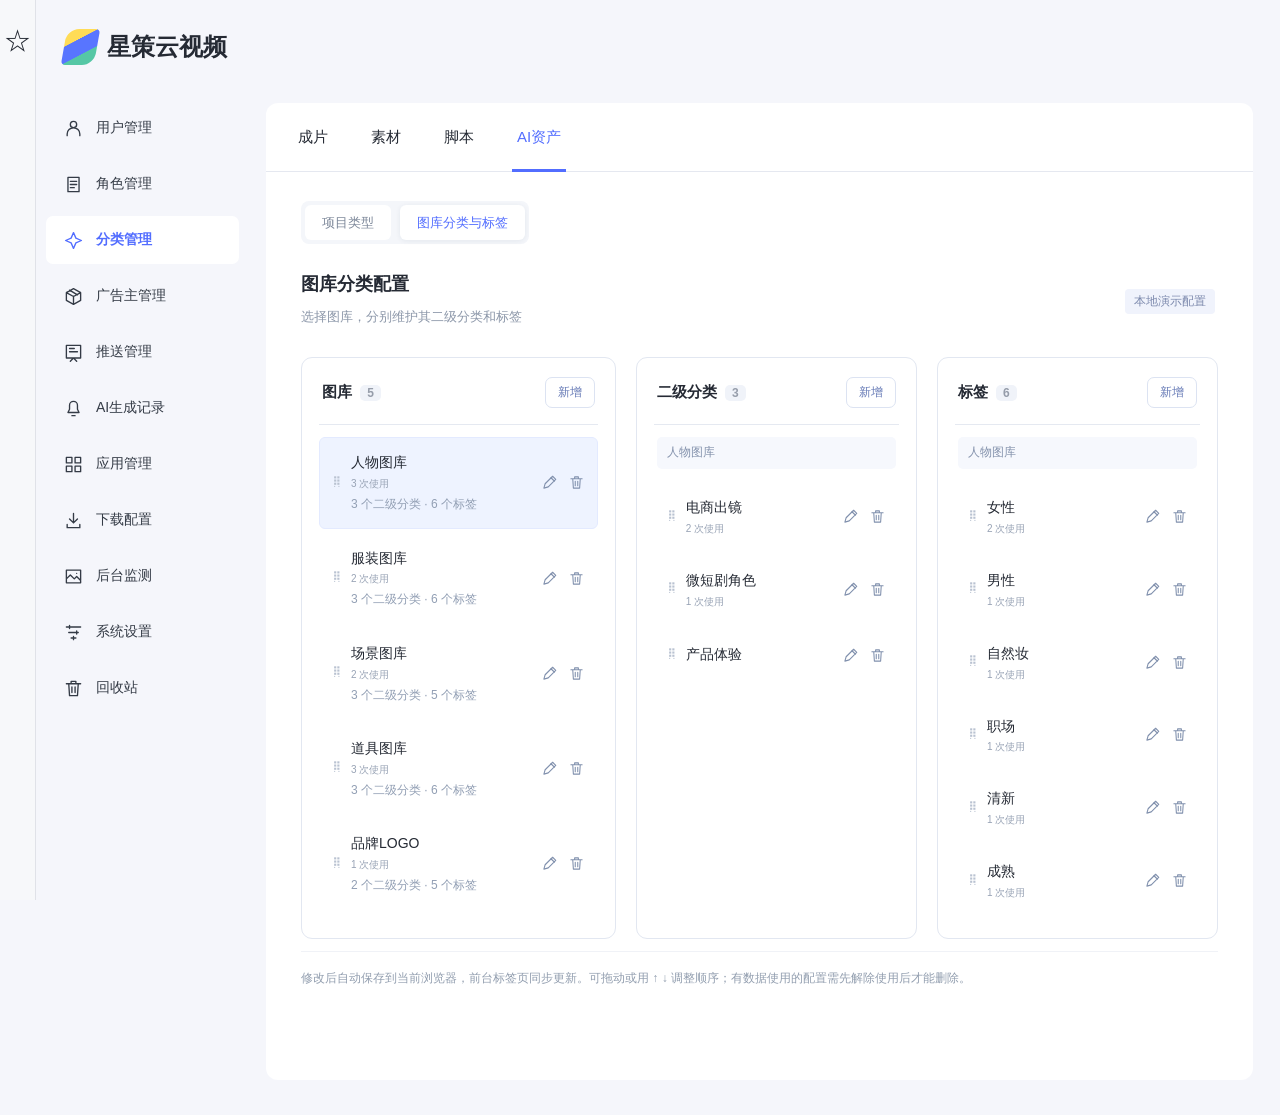
==== admin.html @ aa056301 "Publish AI assets frontend and admin demo" ====
<!doctype html><html lang="zh-CN"><head><meta charset="UTF-8"><meta name="viewport" content="width=device-width,initial-scale=1"><title>管理后台 · AI资产分类</title><link rel="stylesheet" href="style.css"><link rel="stylesheet" href="admin.css"></head><body class="admin"><div class="admin-rail">☆</div><header id="header"></header><aside id="sidebar"></aside><main id="main"></main><div id="layers"></div><div id="admin-layers"></div><div id="toast" role="status"></div><script src="app.js"></script><script src="admin.js"></script></body></html>
---- style.css ----
:root{--blue:#526dff;--ink:#252a34;--muted:#8c929e;--line:#e9ebf2;--bg:#f5f6fa}*{box-sizing:border-box}body{margin:0;font:14px/1.6 -apple-system,BlinkMacSystemFont,"PingFang SC","Microsoft YaHei",sans-serif;color:var(--ink);background:var(--bg)}button,input,select,textarea{font:inherit}button,a,input,select,textarea{outline-color:var(--blue)}button{cursor:pointer;border:1px solid var(--line);background:white;border-radius:7px;padding:9px 16px;color:inherit;display:inline-flex;align-items:center;justify-content:center;gap:7px;white-space:nowrap}button:hover{border-color:#bdc8ff;color:var(--blue);background:#fafbff}button:disabled{opacity:.45;cursor:not-allowed}.primary{background:var(--blue);color:white;border-color:var(--blue)}.primary:hover{background:#405ce8;color:white}.danger{color:#d94b56}.ghost{border-color:transparent;background:transparent}.icon{width:19px;height:19px;flex-shrink:0;vertical-align:middle;fill:none;stroke:currentColor;stroke-width:1.7;stroke-linecap:round;stroke-linejoin:round}header{height:80px;background:white;border-bottom:1px solid var(--line);display:flex;align-items:center;gap:28px;padding:0 30px;position:fixed;top:0;left:0;right:0;z-index:20}.brand{font-size:23px;font-weight:750;display:flex;align-items:center;gap:10px;white-space:nowrap}.brandmark{width:33px;height:36px;background:linear-gradient(150deg,#ffdc57 0 32%,#5875ff 33% 65%,#55c7a5 66%);border-radius:12px 4px 12px 4px;transform:skew(-10deg)}.internal{font-size:11px;border:1px solid #ff686c;color:#ff686c;border-radius:4px;padding:0 5px;font-weight:400}nav{display:flex;height:100%;gap:25px;align-items:stretch}nav span{font-size:16px;font-weight:650;display:flex;align-items:center;position:relative;white-space:nowrap}nav .active{color:var(--blue)}nav .active:after{content:'';position:absolute;height:4px;background:var(--blue);border-radius:6px;bottom:12px;left:10%;right:10%}.global-search{margin-left:auto;display:flex;align-items:center;gap:8px;background:#f3f4f9;padding:9px 13px;border:1px solid transparent;border-radius:8px;min-width:240px}.global-search:focus-within{border-color:#b7c2ff}.global-search input{width:100%;min-width:0;border:0;background:transparent}.global-search kbd{font-size:11px;color:#9fa5b2}.avatar{width:33px;height:33px;border-radius:50%;background:#e7ecff;color:var(--blue);display:grid;place-items:center;font-weight:600}aside#sidebar{position:fixed;top:80px;bottom:0;width:220px;padding:32px 18px;display:flex;flex-direction:column}.side-label{color:#a0a5b1;font-size:12px;letter-spacing:1px;padding:0 18px;margin:0 0 10px}.side-label:not(:first-child){margin-top:27px}.side-item{width:100%;justify-content:flex-start;border:0;background:transparent;margin-bottom:7px;height:48px;padding-left:18px;color:#626975;gap:13px}.side-item.on{background:white;color:var(--blue);font-weight:600;box-shadow:0 2px 10px #22233303}.side-item small{margin-left:auto;font-weight:400;color:#a1a7b4}.side-footer{margin-top:auto;border-top:1px solid #e5e8f0;padding:19px 12px 0}.mode{display:flex;background:#e9ecf4;border-radius:7px;padding:3px;margin:9px 0}.mode button{padding:5px 10px;flex:1;font-size:12px;background:transparent;border:0}.mode .on{background:white;box-shadow:0 1px 4px #0000000a;color:var(--blue)}.note{font-size:12px;color:var(--muted)}main{margin:80px 0 0 220px;padding:32px 35px 60px;max-width:1900px}.breadcrumb{font-size:12px;color:#9aa0ad;margin-bottom:20px}.title-row{display:flex;justify-content:space-between;align-items:center;gap:16px;margin-bottom:24px}h1{font-size:25px;letter-spacing:.3px;margin:0 0 5px;font-weight:650}h2{font-size:18px;margin:0}h3{font-size:15px;margin:0}p{margin:5px 0;color:var(--muted)}.actions{display:flex;gap:10px;align-items:center}.stats{display:grid;grid-template-columns:repeat(3,1fr);gap:20px;margin-bottom:28px}.stat{background:white;border:1px solid var(--line);border-radius:11px;padding:22px 25px;display:flex;gap:18px;align-items:center}.stat-icon{width:47px;height:47px;display:grid;place-items:center;background:#eff2ff;border-radius:12px;color:var(--blue)}.stat-icon .icon{width:24px;height:24px}.stat:nth-child(2) .stat-icon{background:#f3edff;color:#a374e6}.stat:nth-child(3) .stat-icon{background:#e9f7f5;color:#48a99a}.stat strong{display:block;font-size:29px;font-weight:650;line-height:1.2;margin-top:6px}.stat span{color:#878e9a}.panel{background:white;border:1px solid var(--line);border-radius:12px;padding:24px}.toolbar{display:flex;align-items:center;justify-content:space-between;gap:16px;margin-bottom:24px}.tabs{display:flex;gap:27px;align-items:center;flex-wrap:wrap}.tabs button{border:0;background:transparent;padding:8px 0;border-radius:0;color:#7c838f;position:relative}.tabs button.on{color:var(--blue);font-weight:600}.tabs button.on:after{content:'';position:absolute;bottom:-4px;height:3px;background:var(--blue);left:0;right:0;border-radius:4px}.tabs small{font-size:12px;margin-left:3px;color:#a5aab5}.select-small{border:1px solid var(--line);background:white;color:#777f8d;border-radius:6px;padding:7px 12px}.projects{display:grid;grid-template-columns:repeat(3,minmax(0,1fr));gap:22px}.project{border:1px solid var(--line);border-radius:10px;overflow:hidden;transition:.2s;cursor:pointer}.project:hover{transform:translateY(-3px);box-shadow:0 9px 24px #293d7010;border-color:#ccd4fa}.cover{height:195px;background:#f0f1f6;display:grid;grid-template-columns:1.6fr 1fr;grid-template-rows:1fr 1fr;gap:3px;position:relative;overflow:hidden}.cover img{height:100%;width:100%;object-fit:cover;min-height:0}.cover img:first-child{grid-row:span 2}.cover .badge{position:absolute;left:12px;top:12px;background:#ffffffed;padding:2px 9px;border-radius:4px;font-size:11px;color:#5c6679}.cover.empty-cover{display:grid;place-items:center;color:#c4cada;background:#f1f4fc}.project-info{padding:16px 17px 14px}.project-head{display:flex;justify-content:space-between;align-items:center;margin-bottom:12px}.project-head span{color:#8e95a3;font-size:12px}.meta{font-size:12px;color:#969dab;display:flex;justify-content:space-between;margin-top:5px}.person{color:#697284;display:flex;gap:6px;align-items:center}.mini-avatar{width:20px;height:20px;background:#edf0fc;color:#7c8dd2;display:inline-grid;place-items:center;border-radius:50%;font-size:10px}.section-foot{text-align:center;color:#b4bac4;font-size:12px;margin-top:25px}.asset-grid{display:grid;grid-template-columns:repeat(4,minmax(0,1fr));gap:21px}.asset-card{border:1px solid var(--line);border-radius:9px;overflow:hidden;cursor:pointer;background:white;transition:.2s}.asset-card:hover{box-shadow:0 6px 20px #233a6712;transform:translateY(-2px)}.asset-image{height:255px;background:#f5f5f7;position:relative;overflow:hidden}.asset-image img{width:100%;height:100%;object-fit:contain;transition:.3s}.asset-card[data-kind="人物"] img{object-fit:cover}.asset-card[data-kind="场景"] .asset-image{height:180px}.asset-card:hover img{transform:scale(1.025)}.asset-name{padding:11px 13px 2px;font-weight:500}.asset-bottom{padding:0 13px 12px;font-size:12px;color:#99a0ae;display:flex;justify-content:space-between}.filters{background:#f8f9fc;border:1px solid var(--line);padding:18px;border-radius:8px;margin-bottom:22px}.chips{display:flex;gap:9px;flex-wrap:wrap;align-items:center}.chip{padding:4px 12px;font-size:13px;color:#7d8491}.chip.on{color:var(--blue);border-color:#c6d0ff;background:#eef2ff}.empty{text-align:center;padding:80px 20px 100px;color:#929ba9}.empty-symbol{width:88px;height:88px;display:grid;place-items:center;background:#f2f5ff;color:#9eaef5;border-radius:50%;margin:0 auto 22px}.empty-symbol .icon{height:39px;width:39px}.empty h3{color:#626c7e;font-size:17px;margin:0 0 8px}.empty p{margin-bottom:22px}.overlay{position:fixed;inset:0;background:#1c253d66;backdrop-filter:blur(3px);z-index:50;display:flex;align-items:center;justify-content:center;padding:28px}.overlay.front{z-index:60;background:#18213d55}.modal{background:white;border-radius:14px;box-shadow:0 24px 100px #0d183033;width:min(1120px,96vw);max-height:90vh;overflow:auto}.modal.small{width:540px}.modal.medium{width:820px}.modal-head{position:sticky;top:0;background:white;z-index:3;padding:22px 26px;border-bottom:1px solid var(--line);display:flex;align-items:center;justify-content:space-between}.modal-head .ghost{padding:4px}.modal-body{padding:25px 27px}.modal-foot{position:sticky;bottom:0;background:white;border-top:1px solid var(--line);padding:17px 26px;display:flex;justify-content:flex-end;gap:10px;z-index:3}.field{margin-bottom:18px}.field label{display:block;margin-bottom:7px;font-size:13px;color:#626b7c}input:not([type=checkbox]),select,textarea{border:1px solid #dfe3ec;border-radius:7px;padding:10px 12px;background:white;color:#3a4352}input:not([type=checkbox]):focus,textarea:focus,select:focus{border-color:var(--blue)}.field input,.field select,.field textarea{width:100%}textarea{resize:vertical;min-height:90px}.cols{display:grid;grid-template-columns:1fr 1fr;gap:18px}.tag{display:inline-block;font-size:12px;color:#7b88ac;background:#f0f3fc;border-radius:4px;padding:3px 9px;margin:3px}.project-details-meta{color:#939aaa;font-size:12px;display:flex;gap:25px;margin:10px 0 22px}.project-detail .asset-grid{grid-template-columns:repeat(4,minmax(0,1fr))}.project-detail .asset-image{height:180px}.script-info{background:#f8f9fd;border:1px solid var(--line);padding:16px 18px;border-radius:8px;margin-bottom:23px}.script-info input{width:100%;margin:5px 0 10px}.script-info textarea{width:100%;min-height:65px}.role-layout{display:grid;grid-template-columns:175px 1fr;gap:24px}.role-nav{border-right:1px solid var(--line);padding-right:15px}.role-nav button{width:100%;text-align:left;justify-content:flex-start;margin:4px 0;font-size:13px}.role-nav .on{color:var(--blue);background:#eff2ff;border-color:transparent}.role-nav .note{margin-bottom:7px}.role-description{color:#969dab;font-size:12px;margin:3px 0 15px}.role-layout .asset-grid{grid-template-columns:repeat(3,minmax(0,1fr))}.detail-layout{display:grid;grid-template-columns:1.25fr 1fr;min-height:570px}.detail-picture{background:#f4f5f8;display:flex;align-items:center;justify-content:center;position:relative;padding:25px}.detail-picture img{max-width:100%;height:510px;max-height:64vh;object-fit:contain}.detail-picture button{position:absolute;top:50%;border:0;background:#ffffffd9;border-radius:50%;width:34px;height:34px;padding:0}.detail-picture .prev{left:12px}.detail-picture .next{right:12px}.detail-fields{padding:25px 27px;overflow:auto;max-height:72vh}.detail-fields .field{margin-bottom:13px}.detail-fields .actions{flex-wrap:wrap;margin-top:20px}.ref-row{font-size:13px;display:flex;justify-content:space-between;align-items:center;padding:9px 0;border-bottom:1px solid var(--line)}.steps{display:flex;justify-content:center;gap:30px;margin-bottom:27px}.step{color:#a2a9b6;font-size:13px}.step b{display:inline-grid;place-items:center;border:1px solid #dde1e9;border-radius:50%;width:23px;height:23px;margin-right:7px;font-size:12px}.step.on{color:var(--blue)}.step.on b{background:var(--blue);color:white;border-color:var(--blue)}.source-grid{display:grid;grid-template-columns:repeat(3,1fr);gap:14px}.source-card{padding:25px 10px;display:flex;flex-direction:column;text-align:center;white-space:normal;gap:10px}.source-card .icon{width:30px;height:30px;color:var(--blue)}.source-card strong{font-size:15px}.source-card small{font-size:12px;color:#959dac}.source-card.on{border-color:var(--blue);background:#f6f8ff}.drop{border:1.5px dashed #cfd7ee;border-radius:10px;text-align:center;padding:32px;background:#fafbff;margin:16px 0}.drop .icon{width:35px;height:35px;color:#8fa2ec;margin-bottom:10px}.upload-list{display:grid;grid-template-columns:repeat(4,1fr);gap:12px;max-height:350px;overflow:auto}.upload-pick{position:relative;border:1px solid var(--line);border-radius:7px;padding:7px;cursor:pointer}.upload-pick img{width:100%;height:100px;object-fit:cover;background:#f3f4f8}.upload-pick input{position:absolute;top:14px;left:13px;accent-color:var(--blue);width:17px;height:17px}.upload-pick span{font-size:11px;display:block;overflow:hidden;text-overflow:ellipsis;white-space:nowrap}.review-row{display:grid;grid-template-columns:65px 1fr 1fr 1fr;gap:12px;align-items:start;border-bottom:1px solid var(--line);padding:15px 0}.review-row img{width:65px;height:80px;object-fit:cover;border-radius:5px}.review-row input,.review-row select{width:100%;padding:7px;font-size:12px;margin-bottom:6px}.review-row .chips{gap:3px}.review-row .chip{font-size:11px;padding:2px 6px}.review-row .note{font-size:11px}.progress{height:7px;background:#edf0fa;border-radius:10px;overflow:hidden;margin:25px auto;width:70%}.progress div{height:100%;background:var(--blue);transition:width .4s}.success{color:#48aa8d;background:#edf9f4}.count{font-size:13px;color:#969daa}.toolbar input{padding:8px 12px;width:220px}.search-heading{margin-bottom:25px}.muted{color:var(--muted)}#toast{position:fixed;bottom:32px;left:50%;transform:translateX(-50%) translateY(15px);background:#2d3548;color:white;padding:11px 22px;border-radius:8px;z-index:100;opacity:0;pointer-events:none;transition:.2s;font-size:14px}#toast.show{opacity:1;transform:translateX(-50%) translateY(0)}.confirm-message{font-size:15px;line-height:1.9;padding:12px 0}.user-info{display:flex;align-items:center;gap:8px;white-space:nowrap}.folder-strip{display:flex;gap:8px;flex-wrap:wrap;margin:15px 0}.folder-strip .chip{font-size:12px}.tip{border:1px solid #e4e9fa;background:#f7f9ff;color:#8a96b3;border-radius:6px;padding:9px 12px;font-size:12px;margin-bottom:17px}.upload-summary{background:#fafbfe;border-radius:7px;padding:14px;margin:14px 0}.gallery-title{display:flex;align-items:center;gap:12px}.gallery-title .stat-icon{width:42px;height:42px}.section-heading{margin:0 0 16px}.inline-label{font-size:12px;color:#a1a8b4}.project-tools{display:flex;gap:8px;margin-left:auto}.project-tools button{font-size:12px;padding:6px 10px}@media(min-width:1650px){.projects{grid-template-columns:repeat(4,minmax(0,1fr))}.asset-grid{grid-template-columns:repeat(5,minmax(0,1fr))}}@media(max-width:1200px){header{gap:18px;padding:0 18px}nav{gap:16px}nav span{font-size:14px}.brand{font-size:19px}.global-search{min-width:190px;max-width:240px}.header-extra{display:none}.projects{grid-template-columns:repeat(2,minmax(0,1fr))}.asset-grid{grid-template-columns:repeat(3,minmax(0,1fr))}aside#sidebar{width:190px}main{margin-left:190px;padding:25px}.cover{height:200px}}@media(max-width:850px){nav span:not(.active){display:none}.user-info{display:none}header{gap:14px}.global-search{min-width:100px}.global-search kbd{display:none}aside#sidebar{width:155px;padding:23px 9px}.side-item{padding-left:12px;gap:8px}.side-label{padding-left:12px}main{margin-left:155px;padding:20px}.stats{gap:10px}.stat{padding:15px;gap:10px}.stat-icon{display:none}.asset-grid{grid-template-columns:repeat(2,minmax(0,1fr))}.title-row{align-items:flex-start}.title-row p{font-size:12px}.detail-layout{grid-template-columns:1fr 1fr}.project-detail .asset-grid{grid-template-columns:repeat(2,minmax(0,1fr))}.role-layout{grid-template-columns:140px 1fr}.role-layout .asset-grid{grid-template-columns:repeat(2,minmax(0,1fr))}}@media(max-width:600px){.brand{font-size:16px}.internal,nav{display:none}aside#sidebar{width:64px;padding:20px 5px}.side-item{justify-content:center;padding:0}.side-item span,.side-item small,.side-label,.side-footer{display:none}main{margin-left:64px;padding:16px}.projects{grid-template-columns:1fr}.stat strong{font-size:24px}.stat span{font-size:11px}.stat{padding:12px}.title-row{flex-wrap:wrap}.panel{padding:16px}.tabs{gap:15px}.toolbar{flex-wrap:wrap}.asset-image{height:180px}.detail-layout{grid-template-columns:1fr}.detail-picture img{height:250px}.detail-fields{max-height:none}.cols{grid-template-columns:1fr}.source-grid{grid-template-columns:1fr}.source-card{padding:12px}.overlay{padding:10px}.review-row{grid-template-columns:45px 1fr 1fr}.review-row>:last-child{grid-column:2/4}.review-row img{width:45px;height:60px}.role-layout{grid-template-columns:1fr}.role-nav{display:flex;flex-wrap:wrap;border-right:0}.role-nav button{width:auto}.project-details-meta{flex-wrap:wrap;gap:8px}.upload-list{grid-template-columns:repeat(2,1fr)}}
/* Keep the Xingce navigation and persistent asset search visible on laptops. */
@media(min-width:1201px) and (max-width:1550px){header{gap:18px;padding:0 23px}nav{gap:20px}nav span{font-size:15px}.brand{font-size:21px}.global-search{min-width:205px;max-width:260px}.header-extra{display:none}}

/* Asset-wide search belongs to each AI-assets page, below the global navigation. */
header nav{margin-right:auto}
.page-actions{justify-content:flex-end;flex-wrap:wrap}
main .asset-search{margin:0;width:280px;min-width:220px;max-width:320px;background:white;border-color:#e0e4ee;height:42px}
main .asset-search input{border:0;background:transparent;padding:0;width:100%;min-width:0}
@media(max-width:1100px){.title-row{flex-wrap:wrap}.page-actions{margin-left:auto}}
@media(max-width:600px){.page-actions{width:100%;justify-content:flex-start}main .asset-search{width:100%;max-width:none}}
.user-menu{position:relative}.user-menu .user-info{padding:0}.menu-chevron{font-size:17px;color:#77808e}.user-dropdown{position:absolute;right:0;top:46px;min-width:155px;background:white;padding:7px;border:1px solid var(--line);border-radius:9px;box-shadow:0 8px 30px #18244318;z-index:40}.user-dropdown a{display:flex;align-items:center;gap:10px;padding:10px 14px;text-decoration:none;color:#535e72;border-radius:6px}.user-dropdown a:hover{background:#f0f3ff;color:var(--blue)}
.user-menu .user-info{display:flex}
/* Shared interaction and visual refinement. */
:root{--muted:#7b8595;--line:#e5e9f1}
body{line-height:1.65;-webkit-font-smoothing:antialiased}button{transition:background .16s,border-color .16s,box-shadow .16s}button:focus-visible,a:focus-visible,article:focus-visible{outline:3px solid #526dff55;outline-offset:3px}button:active:not(:disabled){transform:translateY(1px)}.dialog-open{overflow:hidden}.overlay[aria-hidden="true"]{visibility:hidden}.overlay{background:#18233b55;backdrop-filter:blur(4px)}.modal{border:1px solid #ffffff70;border-radius:16px}.modal-head{padding:20px 26px}.modal-head h2{font-size:18px;font-weight:650}.modal-head>.ghost{height:32px;width:32px;border-radius:50%;color:#8b95a6}.modal-head>.ghost:hover{background:#f0f3f9;color:#475d9a}.modal-foot{background:#fcfdff;padding:16px 26px}.modal-foot button{min-width:88px}.modal-body{padding:25px 28px}.field label{font-weight:500;color:#566176}.field input,.field textarea,.field select{transition:border-color .15s,box-shadow .15s}.field input:focus,.field textarea:focus,.field select:focus{box-shadow:0 0 0 3px #526dff10;outline:0}.field textarea{line-height:1.8}.tip{line-height:1.8;padding:12px 15px}.note{line-height:1.8}.title-row h1{font-size:25px;letter-spacing:0}.title-row p{font-size:13px;margin-top:5px}.page-actions button{height:42px}.page-actions{gap:10px}.panel{border-radius:13px;box-shadow:0 2px 8px #23375902}.stats{gap:18px}.stat{border-color:#e9edf5;padding:21px 24px}.stat strong{font-variant-numeric:tabular-nums}.toolbar{min-height:39px}.tabs{gap:25px}.tabs button{font-size:14px}.tabs button:hover{color:var(--blue)}.projects{gap:22px}.project{border-radius:11px}.project-head h3{font-weight:600;line-height:1.65}.project-info{padding:17px 18px 16px}.meta{line-height:1.9;font-variant-numeric:tabular-nums;color:#8b95a5}.meta:first-of-type{margin-bottom:7px}.cover{height:200px}.asset-grid{align-items:start}.asset-card{border-radius:10px}.asset-name{line-height:1.6;min-height:36px;padding:12px 14px 3px;overflow-wrap:anywhere}.asset-bottom{padding:0 14px 13px}.asset-bottom button{min-height:24px}.asset-card:hover .asset-bottom button{color:var(--blue)}.asset-image{background:#f3f5f8}.result-summary{display:flex;align-items:center;justify-content:space-between;gap:12px;margin-bottom:18px;flex-wrap:wrap}.active-filters{display:flex;align-items:center;gap:7px;flex-wrap:wrap}.active-filters .chip{font-size:12px;padding:2px 9px}.active-filters .ghost{padding:3px 7px;font-size:12px}.filters{padding:17px 20px;background:#f8faff}.global-search>.icon{display:none}main .asset-search{padding:0 6px 0 13px;width:285px;background:#fff}.asset-search .search-clear,.asset-search .search-submit{height:30px;width:30px;min-width:30px;padding:0;border:0;border-radius:5px;background:transparent;color:#8d98a9}.asset-search .search-submit{color:#6277bc}.asset-search .search-submit:hover,.asset-search .search-clear:hover{background:#eef2ff;color:var(--blue)}.asset-search:focus-within{box-shadow:0 0 0 3px #526dff0d}.empty{padding:65px 20px 80px}.empty-symbol{border-radius:24px;background:linear-gradient(145deg,#f4f7ff,#edf1fc);margin-bottom:20px}.empty h3{font-size:16px;font-weight:600;color:#57657e}.empty p{font-size:13px;color:#929cad}.empty .primary{margin-top:5px}.project-tools .danger{border-color:transparent}.role-nav button{border-radius:7px;padding:10px 12px}.role-nav .on{box-shadow:inset 3px 0 0 var(--blue)}.role-nav>.note{padding-left:12px}.script-info{padding:18px 20px}.script-info>a{color:var(--blue);overflow-wrap:anywhere}.detail-fields h2{font-size:19px;line-height:1.65}.detail-fields .actions button{font-size:13px;padding:8px 11px}.detail-picture{background:#f3f5f9}.detail-picture button{box-shadow:0 2px 9px #27334f12}.review-row{padding:18px 0;gap:14px}.review-row .note{color:#7b879c}.review-row select{background:#fbfcff}.upload-pick:has(input:checked){border-color:#9eafff;background:#f5f7ff}.upload-pick:focus-within{outline:2px solid #526dff55;outline-offset:2px}.steps{padding:2px 0 5px}.step b{width:25px;height:25px}.source-card{padding:25px 14px;border-radius:10px}.source-card.on{box-shadow:0 0 0 2px #526dff10}.drop{padding:28px;background:#fafcff}.drop p{font-size:13px}#toast{box-shadow:0 5px 25px #1c294d22;max-width:min(650px,90vw);line-height:1.6}.section-foot{margin-top:27px;padding-top:18px;border-top:1px solid #f0f2f7}
@media(max-width:850px){.page-actions{justify-content:flex-start;width:100%}.page-actions .asset-search{flex:1;min-width:200px;max-width:none}.stat{padding:16px}.stats{gap:10px}.modal-body{padding:20px}.detail-fields{padding:20px}}
@media(prefers-reduced-motion:reduce){*,*:before,*:after{transition:none!important;animation:none!important}.asset-card:hover,.project:hover{transform:none}}
---- admin.css ----
body.admin{background:#f5f6fb}.admin-rail{position:fixed;inset:0 auto 0 0;width:36px;border-right:1px solid #e0e2e8;background:#f7f8fa;text-align:center;font-size:27px;padding-top:19px;z-index:30}.admin header{left:36px;background:#f5f6fb;border:0;height:93px;padding:0 28px}.admin .brand{font-size:24px}.admin .user-menu{margin-left:auto}.admin aside#sidebar{left:36px;top:104px;width:213px;padding:0 10px}.admin .side-item{font-size:15px;height:48px;margin-bottom:7px;color:#343b46}.admin .side-item.on{color:var(--blue)}.admin main{margin:0 0 0 249px;padding:103px 27px 35px 17px;max-width:none}.admin-shell{min-height:calc(100vh - 137px);background:white;border-radius:12px;overflow:hidden}.admin-top-tabs{display:flex;gap:33px;padding:0 27px;border-bottom:1px solid #e5e8f0;height:78px;align-items:stretch}.admin-top-tabs button{background:transparent;border:0;border-radius:0;padding:0 5px;font-size:16px;position:relative}.admin-top-tabs button.on{color:var(--blue)}.admin-top-tabs button.on:after{content:'';position:absolute;bottom:-1px;height:3px;background:var(--blue);left:-18px;right:-18px}.admin-content{max-width:1190px;margin:35px auto;padding:0 35px 40px}.admin-subtabs{display:flex;gap:28px;margin-bottom:24px}.admin-subtabs button{border:0;padding:9px 0;border-radius:0;position:relative}.admin-subtabs button.on{color:var(--blue)}.admin-subtabs button.on:after{content:'';position:absolute;bottom:0;left:0;right:0;height:3px;background:var(--blue)}.admin-intro{margin-bottom:23px;display:flex;justify-content:space-between;align-items:center}.admin-intro h2{font-size:18px}.admin-intro p{font-size:13px}.config-columns{display:grid;grid-template-columns:1.1fr 1fr 1fr;gap:18px}.config-columns.types{grid-template-columns:1fr 1fr}.config-panel{border:1px solid #e0e4ee;border-radius:10px;padding:20px;min-width:0;min-height:470px}.config-panel-head{display:flex;justify-content:space-between;align-items:center;border-bottom:1px solid var(--line);padding-bottom:17px;margin-bottom:15px;gap:8px}.config-panel-head h3{font-size:16px}.config-panel-head button{padding:5px 13px;font-size:13px}.config-list{max-height:510px;overflow:auto}.config-row{display:flex;align-items:center;gap:8px;padding:10px 9px;border-radius:6px;min-height:48px;cursor:pointer;margin-bottom:4px}.config-row.selected{background:#eef3ff}.config-row:hover{background:#f5f7ff}.config-row .grip{color:#9aa4b8;cursor:grab;letter-spacing:-2px;user-select:none;padding:0 5px}.config-row-name{flex:1;word-break:break-all;font-size:14px}.config-row small{display:block;font-size:11px;color:#9aa3b3}.config-controls{display:flex;gap:0;opacity:.7}.config-row:hover .config-controls,.config-row.selected .config-controls{opacity:1}.config-controls button{border:0;background:transparent;color:var(--blue);padding:3px;min-width:23px}.config-controls .icon{width:15px;height:15px}.order-button{font-size:13px}.config-empty{padding:45px 5px;color:#a3aab6;text-align:center;font-size:13px}.template-preview{background:#f7f9fd;border-radius:8px;padding:20px;margin-top:20px}.template-preview h3{margin-bottom:10px}.template-preview p{font-size:13px;line-height:1.9}.admin-status{font-size:12px;color:#929bab;margin-top:18px}.admin .overlay{z-index:100}.admin-info-placeholder{text-align:center;padding:100px 20px;color:#8a93a3}.admin-info-placeholder h2{margin-bottom:12px}.admin .user-info{font-size:15px}.admin .user-dropdown{top:43px}@media(max-width:1150px){.config-columns{grid-template-columns:1fr 1fr}.config-columns .config-panel:first-child{grid-column:1/-1;min-height:0}.config-columns .config-panel:first-child .config-list{display:flex;flex-wrap:wrap;gap:8px}.config-columns .config-panel:first-child .config-row{min-width:220px;flex:1}.config-columns.types .config-panel:first-child{grid-column:auto}.admin-content{padding:0 25px 30px}.config-panel{min-height:300px}}@media(max-width:760px){.admin aside#sidebar{width:65px;left:36px}.admin .side-item span{display:none}.admin main{margin-left:101px;padding-right:12px;padding-left:8px}.config-columns,.config-columns.types{grid-template-columns:1fr}.admin-content{padding:0 15px 20px}.admin-top-tabs{gap:15px;padding:0 15px}.admin-top-tabs button{font-size:14px}.admin header .brand{font-size:19px}.admin .user-info{display:flex}.admin-subtabs{gap:20px}.admin-intro{align-items:flex-start;gap:10px}}

.admin-home{color:var(--ink);text-decoration:none}.admin-home:hover{color:var(--blue)}
/* Configuration workspace: clear selection, context, and secondary actions. */
.admin-content{max-width:1320px;margin-top:29px}.admin-intro{margin-bottom:24px}.admin-intro p{margin-top:6px;color:#8c97a9}.admin-subtabs{gap:9px;padding:4px;background:#f4f6fa;border-radius:8px;width:max-content;margin-bottom:26px}.admin-subtabs button{padding:7px 17px;font-size:13px;border-radius:6px;color:#7c8799}.admin-subtabs button.on{background:white;box-shadow:0 1px 5px #1f325013;color:var(--blue)}.admin-subtabs button.on:after{display:none}.config-columns{grid-template-columns:minmax(260px,1.12fr) repeat(2,minmax(230px,1fr));gap:20px}.config-columns.types{grid-template-columns:minmax(280px,1fr) 1.25fr}.config-panel{padding:19px 17px;border-color:#e2e7f1;border-radius:11px;min-height:450px}.config-panel-head{padding:0 3px 16px;margin-bottom:12px}.config-panel-head h3{font-size:15px}.config-panel-head .count{font-size:12px;background:#f0f3f9;padding:1px 7px;border-radius:5px;margin-left:4px}.config-panel-head>button{font-size:12px;border-color:#dce3f2;color:#6478b5;padding:5px 12px}.config-context{margin:0 3px 13px;font-size:12px;color:#8492ac;background:#f6f8fd;padding:6px 10px;border-radius:5px}.config-row{padding:10px 7px;gap:5px;min-height:55px;border:1px solid transparent;transition:background .15s,border-color .15s}.config-row.selected{background:#eef3ff;border-color:#e3eaff}.config-row-name{line-height:1.7;font-size:14px;padding:3px 0;min-width:0;cursor:pointer}.config-row-name:focus-visible{outline:2px solid #526dff66;outline-offset:2px;border-radius:3px}.config-row small{color:#929fb4;font-size:12px;margin-top:2px}.usage-count{font-size:10px;font-style:normal;color:#98a3b5;display:block;font-weight:400}.config-controls{flex-shrink:0;gap:1px;opacity:1}.config-controls button{height:28px;min-width:26px;color:#8090ad;border-radius:5px}.config-controls button:hover{background:#e7edff;color:var(--blue)}.config-controls button[data-admin^="delete"]:hover{color:#d75b68;background:#fff0f1}.config-controls .order-button{color:#a0acbf;visibility:hidden;width:20px;min-width:20px}.config-row:hover .order-button,.config-row:focus-within .order-button{visibility:visible}.config-row .grip{color:#b9c2d1;font-size:17px;margin-right:2px}.config-row[draggable=true]:active{cursor:grabbing}.admin-status{padding:15px 0;margin-top:12px;border-top:1px solid #f0f2f7;color:#929eaf;line-height:1.9}.template-preview{padding:22px;background:#f7f9fd;border:1px solid #edf0f8}.template-preview p{font-size:14px;color:#78869c}.admin-top-tabs{height:69px}.admin-top-tabs button{font-size:15px}.admin-top-tabs button.on:after{left:0;right:0}.admin aside#sidebar .side-item{font-size:14px;margin-bottom:8px}.admin .config-empty{background:#fafbfe;border:1px dashed #e7ebf4;margin:6px 3px;border-radius:7px}.admin .side-item.on{box-shadow:none}.admin .modal.small{width:490px}
@media(max-width:1250px){.config-columns{grid-template-columns:1fr 1fr}.config-columns>.config-panel:first-child{grid-column:1/-1;min-height:0}.config-columns>.config-panel:first-child .config-list{display:flex;flex-wrap:wrap;gap:8px}.config-columns>.config-panel:first-child .config-row{min-width:240px;flex:1}.config-columns.types>.config-panel:first-child{grid-column:auto}.config-columns.types>.config-panel:first-child .config-list{display:block}.config-columns.types>.config-panel:first-child .config-row{min-width:0}.config-panel{min-height:320px}.config-controls .order-button{visibility:visible}}
@media(max-width:760px){.config-columns,.config-columns.types{grid-template-columns:1fr}.config-columns.types>.config-panel:first-child{grid-column:1/-1}.admin-intro{flex-wrap:wrap}.config-panel{min-height:200px}}
.order-spacer{display:inline-block;width:20px;flex-shrink:0}
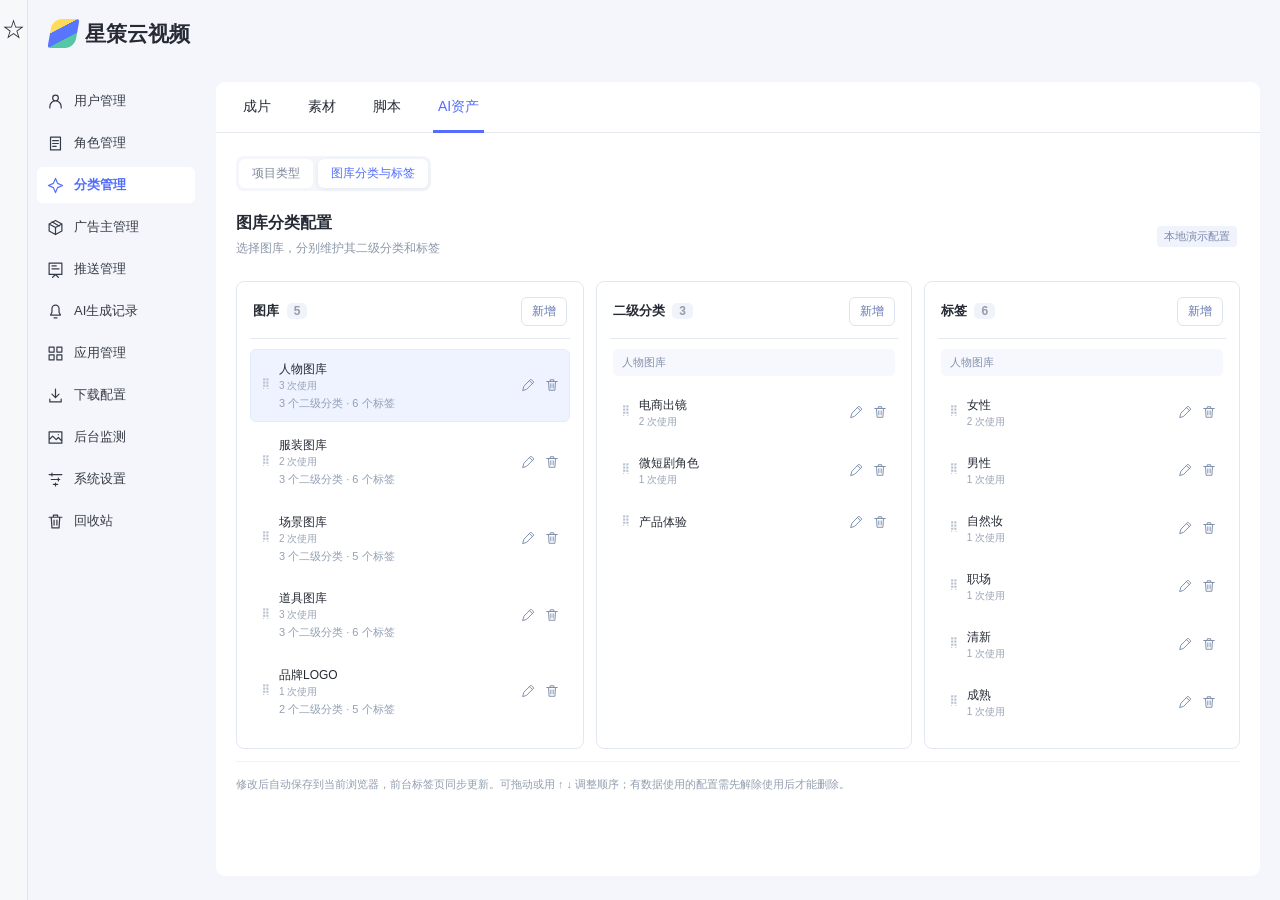
==== commit 3b11edea: "Compact frontend and admin workspace density" ====
--- a/admin.html
+++ b/admin.html
@@ -1 +1 @@
-<!doctype html><html lang="zh-CN"><head><meta charset="UTF-8"><meta name="viewport" content="width=device-width,initial-scale=1"><title>管理后台 · AI资产分类</title><link rel="stylesheet" href="style.css"><link rel="stylesheet" href="admin.css"></head><body class="admin"><div class="admin-rail">☆</div><header id="header"></header><aside id="sidebar"></aside><main id="main"></main><div id="layers"></div><div id="admin-layers"></div><div id="toast" role="status"></div><script src="app.js"></script><script src="admin.js"></script></body></html>
+<!doctype html><html lang="zh-CN"><head><meta charset="UTF-8"><meta name="viewport" content="width=device-width,initial-scale=1"><title>管理后台 · AI资产分类</title><link rel="stylesheet" href="style.css"><link rel="stylesheet" href="admin.css"><link rel="stylesheet" href="density.css"></head><body class="admin"><div class="admin-rail">☆</div><header id="header"></header><aside id="sidebar"></aside><main id="main"></main><div id="layers"></div><div id="admin-layers"></div><div id="toast" role="status"></div><script src="app.js"></script><script src="admin.js"></script></body></html>
--- a/style.css
+++ b/style.css
@@ -16,3 +16,4 @@
 body{line-height:1.65;-webkit-font-smoothing:antialiased}button{transition:background .16s,border-color .16s,box-shadow .16s}button:focus-visible,a:focus-visible,article:focus-visible{outline:3px solid #526dff55;outline-offset:3px}button:active:not(:disabled){transform:translateY(1px)}.dialog-open{overflow:hidden}.overlay[aria-hidden="true"]{visibility:hidden}.overlay{background:#18233b55;backdrop-filter:blur(4px)}.modal{border:1px solid #ffffff70;border-radius:16px}.modal-head{padding:20px 26px}.modal-head h2{font-size:18px;font-weight:650}.modal-head>.ghost{height:32px;width:32px;border-radius:50%;color:#8b95a6}.modal-head>.ghost:hover{background:#f0f3f9;color:#475d9a}.modal-foot{background:#fcfdff;padding:16px 26px}.modal-foot button{min-width:88px}.modal-body{padding:25px 28px}.field label{font-weight:500;color:#566176}.field input,.field textarea,.field select{transition:border-color .15s,box-shadow .15s}.field input:focus,.field textarea:focus,.field select:focus{box-shadow:0 0 0 3px #526dff10;outline:0}.field textarea{line-height:1.8}.tip{line-height:1.8;padding:12px 15px}.note{line-height:1.8}.title-row h1{font-size:25px;letter-spacing:0}.title-row p{font-size:13px;margin-top:5px}.page-actions button{height:42px}.page-actions{gap:10px}.panel{border-radius:13px;box-shadow:0 2px 8px #23375902}.stats{gap:18px}.stat{border-color:#e9edf5;padding:21px 24px}.stat strong{font-variant-numeric:tabular-nums}.toolbar{min-height:39px}.tabs{gap:25px}.tabs button{font-size:14px}.tabs button:hover{color:var(--blue)}.projects{gap:22px}.project{border-radius:11px}.project-head h3{font-weight:600;line-height:1.65}.project-info{padding:17px 18px 16px}.meta{line-height:1.9;font-variant-numeric:tabular-nums;color:#8b95a5}.meta:first-of-type{margin-bottom:7px}.cover{height:200px}.asset-grid{align-items:start}.asset-card{border-radius:10px}.asset-name{line-height:1.6;min-height:36px;padding:12px 14px 3px;overflow-wrap:anywhere}.asset-bottom{padding:0 14px 13px}.asset-bottom button{min-height:24px}.asset-card:hover .asset-bottom button{color:var(--blue)}.asset-image{background:#f3f5f8}.result-summary{display:flex;align-items:center;justify-content:space-between;gap:12px;margin-bottom:18px;flex-wrap:wrap}.active-filters{display:flex;align-items:center;gap:7px;flex-wrap:wrap}.active-filters .chip{font-size:12px;padding:2px 9px}.active-filters .ghost{padding:3px 7px;font-size:12px}.filters{padding:17px 20px;background:#f8faff}.global-search>.icon{display:none}main .asset-search{padding:0 6px 0 13px;width:285px;background:#fff}.asset-search .search-clear,.asset-search .search-submit{height:30px;width:30px;min-width:30px;padding:0;border:0;border-radius:5px;background:transparent;color:#8d98a9}.asset-search .search-submit{color:#6277bc}.asset-search .search-submit:hover,.asset-search .search-clear:hover{background:#eef2ff;color:var(--blue)}.asset-search:focus-within{box-shadow:0 0 0 3px #526dff0d}.empty{padding:65px 20px 80px}.empty-symbol{border-radius:24px;background:linear-gradient(145deg,#f4f7ff,#edf1fc);margin-bottom:20px}.empty h3{font-size:16px;font-weight:600;color:#57657e}.empty p{font-size:13px;color:#929cad}.empty .primary{margin-top:5px}.project-tools .danger{border-color:transparent}.role-nav button{border-radius:7px;padding:10px 12px}.role-nav .on{box-shadow:inset 3px 0 0 var(--blue)}.role-nav>.note{padding-left:12px}.script-info{padding:18px 20px}.script-info>a{color:var(--blue);overflow-wrap:anywhere}.detail-fields h2{font-size:19px;line-height:1.65}.detail-fields .actions button{font-size:13px;padding:8px 11px}.detail-picture{background:#f3f5f9}.detail-picture button{box-shadow:0 2px 9px #27334f12}.review-row{padding:18px 0;gap:14px}.review-row .note{color:#7b879c}.review-row select{background:#fbfcff}.upload-pick:has(input:checked){border-color:#9eafff;background:#f5f7ff}.upload-pick:focus-within{outline:2px solid #526dff55;outline-offset:2px}.steps{padding:2px 0 5px}.step b{width:25px;height:25px}.source-card{padding:25px 14px;border-radius:10px}.source-card.on{box-shadow:0 0 0 2px #526dff10}.drop{padding:28px;background:#fafcff}.drop p{font-size:13px}#toast{box-shadow:0 5px 25px #1c294d22;max-width:min(650px,90vw);line-height:1.6}.section-foot{margin-top:27px;padding-top:18px;border-top:1px solid #f0f2f7}
 @media(max-width:850px){.page-actions{justify-content:flex-start;width:100%}.page-actions .asset-search{flex:1;min-width:200px;max-width:none}.stat{padding:16px}.stats{gap:10px}.modal-body{padding:20px}.detail-fields{padding:20px}}
 @media(prefers-reduced-motion:reduce){*,*:before,*:after{transition:none!important;animation:none!important}.asset-card:hover,.project:hover{transform:none}}
+.materials-menu{position:relative;display:flex;align-items:stretch}.nav-materials{background:transparent;border:0;border-radius:0;padding:0;font-size:16px;font-weight:650;color:var(--blue);position:relative;gap:7px}.nav-materials small{font-size:15px;font-weight:400}.nav-materials.active:after{content:'';position:absolute;height:4px;background:var(--blue);border-radius:6px;bottom:12px;left:8%;right:8%}.nav-materials:hover{background:transparent}.materials-dropdown{position:absolute;top:calc(100% - 6px);left:-16px;min-width:175px;background:white;border:1px solid var(--line);border-radius:9px;padding:6px;box-shadow:0 8px 30px #18244318;z-index:40}.materials-dropdown button{width:100%;border:0;justify-content:flex-start;padding:10px 12px;font-size:14px;border-radius:6px;gap:10px}.materials-dropdown button span{font-weight:400;font-size:14px}.materials-dropdown button.selected{color:var(--blue);background:#f1f4ff}.materials-dropdown button>.icon:last-child{margin-left:auto;width:15px}.materials-dropdown button:hover{background:#f4f6fc}.materials-dropdown[hidden]{display:none}@media(max-width:1200px){.nav-materials{font-size:14px}}@media(max-width:850px){header nav{display:flex}.nav-materials{font-size:14px}}
--- a/density.css
+++ b/density.css
@@ -0,0 +1,11 @@
+/* Compact desktop workspace, shared by the asset library and its admin. */
+body{font-size:13px;line-height:1.55}button,input,select,textarea{font-size:13px}button{padding:6px 12px;border-radius:6px;gap:6px}.icon{width:17px;height:17px}header{height:56px;padding:0 20px;gap:22px}.brand{font-size:19px;gap:8px}.brandmark{width:27px;height:29px;border-radius:9px 3px 9px 3px}.internal{font-size:10px}header nav{gap:24px}header nav>span,.nav-materials{font-size:14px}.nav-materials.active:after,nav .active:after{height:3px;bottom:0}.avatar{width:28px;height:28px;font-size:12px}.user-info{font-size:13px}.user-dropdown{top:37px}.materials-dropdown{top:calc(100% + 1px)}aside#sidebar{top:56px;width:176px;padding:21px 12px 14px}.side-label{font-size:11px;padding:0 11px;margin-bottom:7px;letter-spacing:.5px}.side-label:not(:first-child){margin-top:20px}.side-item{height:36px;padding:0 11px;gap:10px;margin-bottom:4px;border-radius:6px;font-size:13px}.side-item small{font-size:11px}.side-footer{padding:12px 4px 0}.side-footer .note{font-size:11px}.mode{margin:7px 0}.mode button{font-size:11px;padding:4px 6px}.side-footer>.ghost{font-size:11px;padding:4px 7px}main{margin:56px 0 0 176px;padding:19px 22px 35px;max-width:none}.breadcrumb{font-size:11px;margin-bottom:11px}.title-row{margin-bottom:17px;gap:12px;align-items:center}.title-row h1,h1{font-size:20px;font-weight:650;margin:0 0 3px}.title-row p{font-size:12px;margin:2px 0 0}.page-actions{gap:8px;width:auto}.page-actions button{height:34px;padding:6px 12px}.page-actions .asset-search,main .asset-search{height:34px;width:245px;min-width:190px;max-width:270px;padding:0 4px 0 11px}.asset-search input{font-size:12px}.asset-search .search-submit,.asset-search .search-clear{height:26px;width:26px;min-width:26px}.stats{gap:12px;margin-bottom:18px}.stat{padding:14px 18px;border-radius:8px;gap:12px;min-height:78px}.stat-icon{width:36px;height:36px;border-radius:9px}.stat-icon .icon{width:20px;height:20px}.stat span{font-size:12px}.stat strong{font-size:23px;margin-top:3px}.panel{padding:17px 18px;border-radius:9px}.toolbar{margin-bottom:16px;min-height:31px;gap:12px}.tabs{gap:22px}.tabs button{font-size:13px;padding:5px 0}.tabs small{font-size:11px}.tabs button.on:after{height:2px;bottom:-4px}.select-small{font-size:12px;padding:5px 9px}.projects{grid-template-columns:repeat(4,minmax(0,1fr));gap:16px}.cover{height:147px}.cover .badge{font-size:10px;left:9px;top:9px;padding:2px 7px}.project-info{padding:12px 13px}.project-head{margin-bottom:8px}.project-head h3{font-size:13px;line-height:1.6}.meta{font-size:11px;margin-top:2px;line-height:1.7}.meta:first-of-type{margin-bottom:4px}.mini-avatar{width:17px;height:17px;font-size:9px}.project{border-radius:8px}.asset-grid{grid-template-columns:repeat(6,minmax(0,1fr));gap:14px}.asset-image{height:auto;aspect-ratio:2/3}.asset-card[data-kind="场景"] .asset-image{height:auto;aspect-ratio:4/3}.asset-card[data-kind="道具"] .asset-image,.asset-card[data-kind="品牌LOGO"] .asset-image{aspect-ratio:1/1}.asset-card{border-radius:8px}.asset-name{font-size:12px;padding:9px 10px 2px;min-height:0;line-height:1.5}.asset-bottom{font-size:11px;padding:2px 10px 9px}.asset-bottom button{font-size:11px!important;min-height:20px}.filters{padding:12px 14px;margin-bottom:15px;border-radius:7px}.filters .toolbar{margin-bottom:9px!important}.chip{font-size:12px;padding:3px 10px}.filters .note{font-size:11px;margin-top:9px!important}.result-summary{margin-bottom:13px;gap:9px}.count{font-size:12px}.section-foot{margin-top:18px;padding-top:13px;font-size:11px}.empty{padding:45px 15px 55px}.empty-symbol{width:64px;height:64px;border-radius:19px;margin-bottom:15px}.empty-symbol .icon{width:29px;height:29px}.empty h3{font-size:14px}.empty p{font-size:12px;margin-bottom:15px}.modal{width:min(1120px,96vw);max-height:92vh;border-radius:11px}.modal-head{padding:14px 20px}.modal-head h2{font-size:16px}.modal-head>.ghost{width:28px;height:28px}.modal-body{padding:19px 21px}.modal-foot{padding:12px 20px}.modal-foot button{min-width:76px}.field{margin-bottom:14px}.field label{font-size:12px;margin-bottom:5px}.field input,.field select,.field textarea{padding:7px 10px;font-size:13px;border-radius:6px}textarea{min-height:74px}.cols{gap:14px}.tip{padding:9px 12px;font-size:11px;margin-bottom:13px}.note{font-size:11px}.project-details-meta{font-size:11px;gap:18px;margin:8px 0 16px}.project-tools button{font-size:11px;padding:5px 8px}.project-detail .asset-grid{grid-template-columns:repeat(5,minmax(0,1fr));gap:12px}.project-detail .asset-image{height:150px;aspect-ratio:auto}.role-layout{grid-template-columns:145px 1fr;gap:18px}.role-layout .asset-grid{grid-template-columns:repeat(4,minmax(0,1fr))}.role-nav button{padding:7px 9px;font-size:12px}.role-description{font-size:11px;margin-bottom:10px}.script-info{padding:13px 15px;margin-bottom:17px}.script-info h3{font-size:13px}.folder-strip{margin:11px 0;gap:6px}.folder-strip .chip{font-size:11px}.detail-layout{grid-template-columns:1fr 350px;min-height:450px}.detail-picture{padding:20px}.detail-picture img{height:440px;max-height:65vh}.detail-fields{padding:20px;max-height:76vh}.detail-fields h2{font-size:17px;margin-bottom:15px!important}.detail-fields .field{margin-bottom:11px}.detail-fields .actions{gap:7px;margin-top:15px}.detail-fields .actions button{font-size:12px;padding:6px 9px}.detail-fields h3{font-size:13px}.ref-row{font-size:12px;padding:7px 0}.tag{font-size:11px;padding:2px 7px}.steps{gap:24px;margin-bottom:20px}.step{font-size:12px}.step b{width:22px;height:22px;font-size:11px}.source-grid{gap:11px}.source-card{padding:20px 12px}.source-card strong{font-size:13px}.source-card small{font-size:11px}.drop{padding:22px}.drop h3{font-size:14px}.drop p{font-size:12px}.review-row{grid-template-columns:55px 1fr 1fr 1fr;gap:11px;padding:13px 0}.review-row img{width:55px;height:70px}.upload-pick img{height:90px}.search-heading{margin-bottom:18px}
+/* Admin uses the same compact type and controls without a top navigation. */
+.admin-rail{width:28px;font-size:23px;padding-top:12px}.admin header{left:28px;height:68px;padding:0 22px}.admin header .brand{font-size:21px}.admin aside#sidebar{left:28px;top:83px;width:176px;padding:0 9px}.admin aside#sidebar .side-item{height:36px;font-size:13px;margin-bottom:6px;padding:0 10px}.admin main{margin:0 0 0 204px;padding:82px 20px 24px 12px}.admin-shell{min-height:calc(100vh - 106px);border-radius:9px}.admin-top-tabs{height:51px;padding:0 22px;gap:27px}.admin-top-tabs button{font-size:14px}.admin-content{max-width:none;margin:23px auto;padding:0 26px 25px}.admin-subtabs{margin-bottom:20px;gap:5px;padding:3px}.admin-subtabs button{padding:5px 13px;font-size:12px}.admin-intro{margin-bottom:18px}.admin-intro h2{font-size:16px}.admin-intro p{font-size:12px;margin-top:4px}.config-columns{grid-template-columns:1.1fr 1fr 1fr;gap:16px}.config-columns.types{grid-template-columns:1fr 1.2fr}.config-columns>.config-panel:first-child{grid-column:auto;min-height:360px}.config-columns>.config-panel:first-child .config-list{display:block}.config-columns>.config-panel:first-child .config-row{min-width:0}.config-panel{padding:15px 13px;min-height:360px;border-radius:8px}.config-panel-head{padding:0 3px 12px;margin-bottom:10px}.config-panel-head h3{font-size:13px}.config-panel-head>button{font-size:12px;padding:4px 10px}.config-context{font-size:11px;padding:5px 9px;margin-bottom:9px}.config-row{padding:7px 5px;min-height:43px;gap:4px;margin-bottom:3px}.config-row-name{font-size:12px;line-height:1.5}.config-row small{font-size:11px;margin-top:2px}.config-controls button{height:24px;min-width:23px;padding:3px}.config-controls .icon{width:14px;height:14px}.config-controls .order-button{width:17px;min-width:17px;font-size:12px}.order-spacer{width:17px}.usage-count{font-size:10px}.config-list{max-height:calc(100vh - 360px);min-height:180px}.template-preview{padding:17px;margin-top:14px}.template-preview h3{font-size:14px}.template-preview p{font-size:12px}.admin-status{font-size:11px;padding-top:12px;margin-top:12px}
+@media(min-width:1650px){.asset-grid{grid-template-columns:repeat(7,minmax(0,1fr))}.projects{grid-template-columns:repeat(5,minmax(0,1fr))}}
+@media(max-width:1350px){.asset-grid{grid-template-columns:repeat(5,minmax(0,1fr))}.projects{grid-template-columns:repeat(3,minmax(0,1fr))}header{gap:19px}header nav{gap:21px}.config-columns{gap:12px}.admin-content{padding:0 20px 22px}}
+@media(max-width:1100px){header{gap:15px}header nav{gap:16px}.brand{font-size:17px}.user-info{font-size:12px}.asset-grid{grid-template-columns:repeat(4,minmax(0,1fr))}.title-row{flex-wrap:wrap}.page-actions{margin-left:0}.admin .config-columns{grid-template-columns:1fr 1fr}.admin .config-columns>.config-panel:first-child{grid-column:1/-1;min-height:0}.admin .config-columns>.config-panel:first-child .config-list{display:flex;flex-wrap:wrap;min-height:0;gap:7px;max-height:180px}.admin .config-columns>.config-panel:first-child .config-row{min-width:220px;flex:1}.admin .config-columns.types>.config-panel:first-child{grid-column:auto;min-height:300px}.admin .config-columns.types>.config-panel:first-child .config-list{display:block;max-height:400px}.admin .config-columns.types>.config-panel:first-child .config-row{min-width:0}.role-layout .asset-grid{grid-template-columns:repeat(3,minmax(0,1fr))}.project-detail .asset-grid{grid-template-columns:repeat(4,minmax(0,1fr))}}
+@media(max-width:850px){aside#sidebar{width:152px;padding:17px 9px}main{margin-left:152px;padding:17px}.brand{font-size:16px}.page-actions{width:100%}.page-actions .asset-search{max-width:none;flex:1}.asset-grid{grid-template-columns:repeat(3,minmax(0,1fr))}.projects{grid-template-columns:repeat(2,minmax(0,1fr))}.stat{padding:11px 13px;min-height:67px}.stat strong{font-size:22px}.cover{height:138px}.detail-layout{grid-template-columns:1fr 310px}.role-layout{grid-template-columns:125px 1fr}.role-layout .asset-grid{grid-template-columns:repeat(2,minmax(0,1fr))}.project-detail .asset-grid{grid-template-columns:repeat(3,minmax(0,1fr))}}
+@media(max-width:600px){header{padding:0 12px;gap:12px}.brand{font-size:15px}aside#sidebar{width:56px;padding:15px 5px}main{margin-left:56px;padding:14px}.side-item{justify-content:center;padding:0}.projects{grid-template-columns:1fr 1fr;gap:10px}.cover{height:105px}.project-info{padding:10px}.project-head h3{font-size:12px}.meta{font-size:10px}.panel{padding:13px}.asset-grid{grid-template-columns:repeat(2,minmax(0,1fr));gap:11px}.stats{gap:7px}.stat{padding:10px;min-height:65px}.stat span{font-size:10px}.stat strong{font-size:21px}.title-row h1{font-size:19px}.detail-layout{grid-template-columns:1fr}.detail-picture img{height:260px}.detail-fields{max-height:none}.role-layout{grid-template-columns:1fr}.project-detail .asset-grid{grid-template-columns:repeat(2,minmax(0,1fr))}.admin aside#sidebar{left:28px;width:56px}.admin aside#sidebar .side-item{padding:0;justify-content:center}.admin main{margin-left:84px;padding:77px 12px 20px 7px}.admin header{padding:0 15px}.admin header .brand{font-size:18px}.admin .config-columns,.admin .config-columns.types{grid-template-columns:1fr}.admin .config-columns.types>.config-panel:first-child{grid-column:1/-1;min-height:0}.admin-content{padding:0 13px 20px}.admin-top-tabs{padding:0 14px;gap:20px}.config-list{max-height:330px}.admin .config-columns>.config-panel:first-child .config-row{min-width:150px}.review-row{grid-template-columns:45px 1fr 1fr}.review-row img{width:45px;height:60px}.config-controls .order-button{visibility:visible}}
+@media(min-width:1101px) and (max-width:1350px){.projects{grid-template-columns:repeat(4,minmax(0,1fr))}}
+@media(min-width:851px) and (max-width:1100px){.projects{grid-template-columns:repeat(3,minmax(0,1fr))}}
